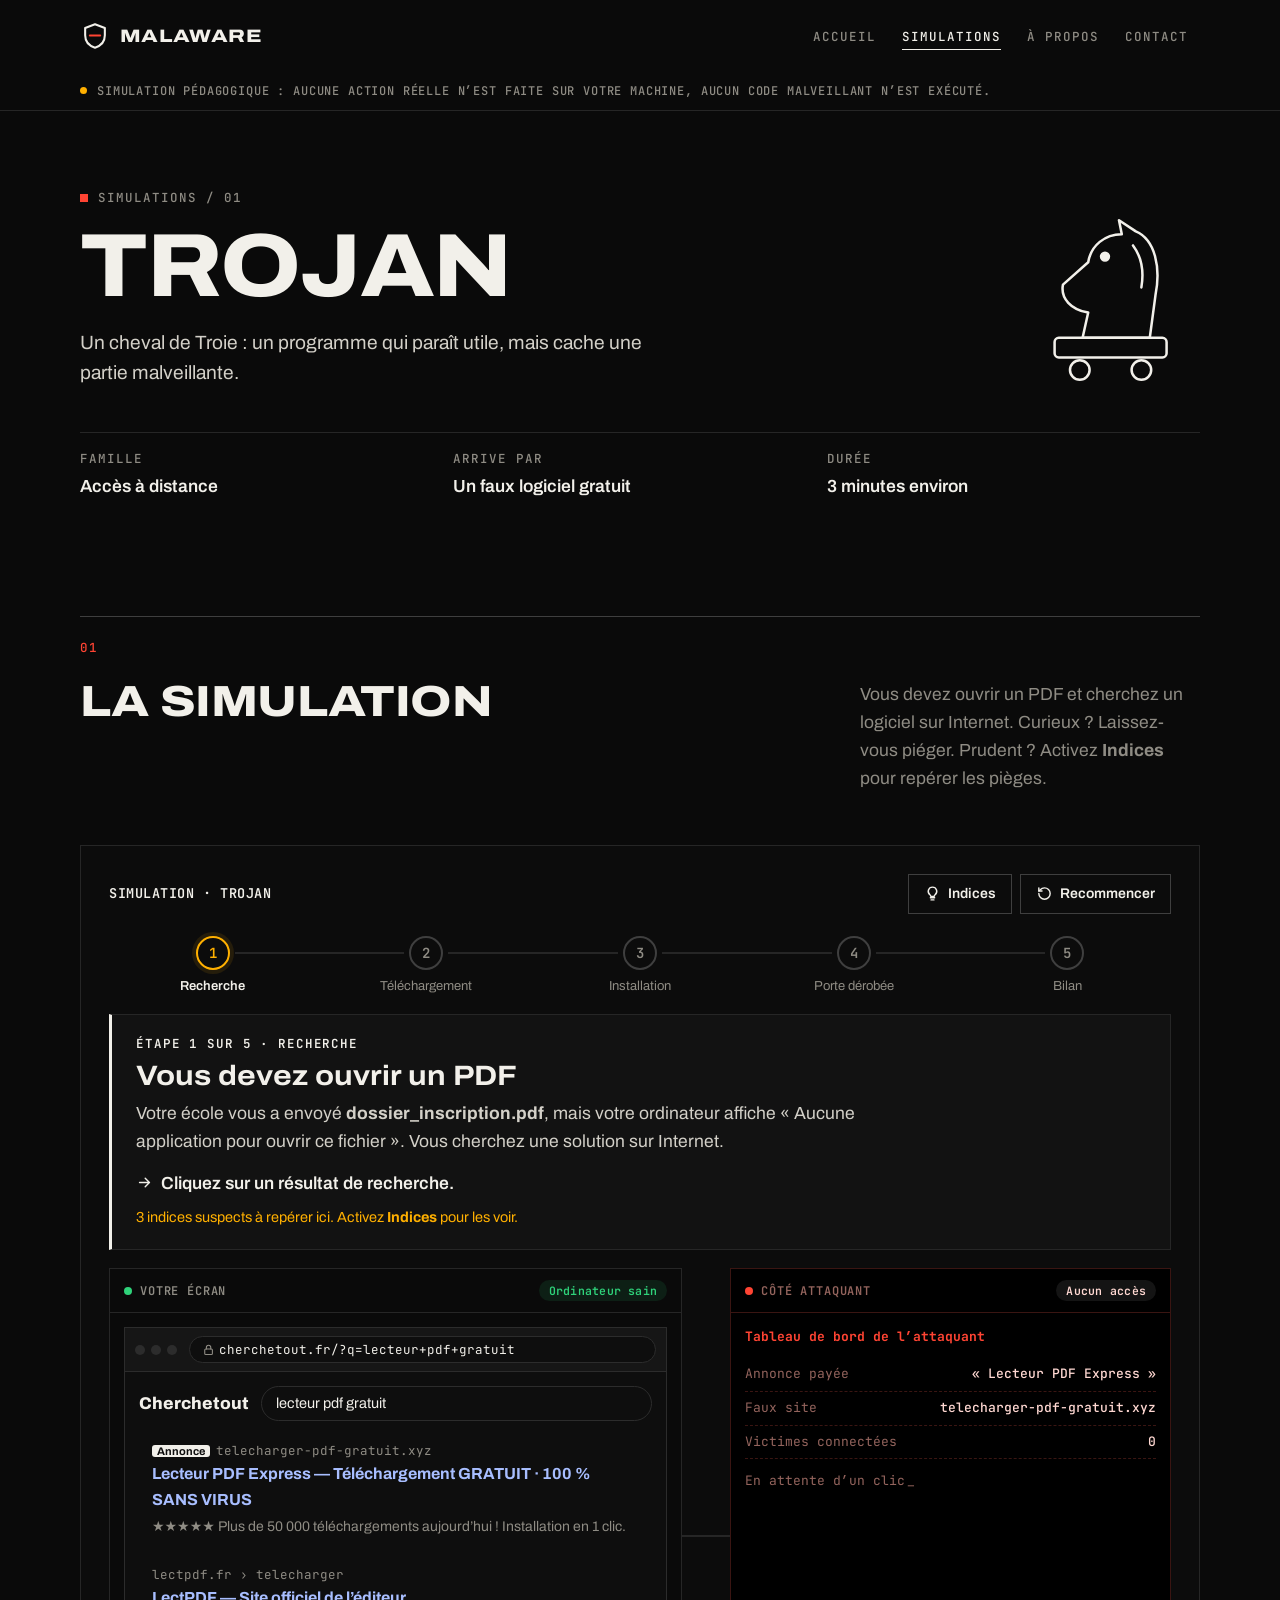
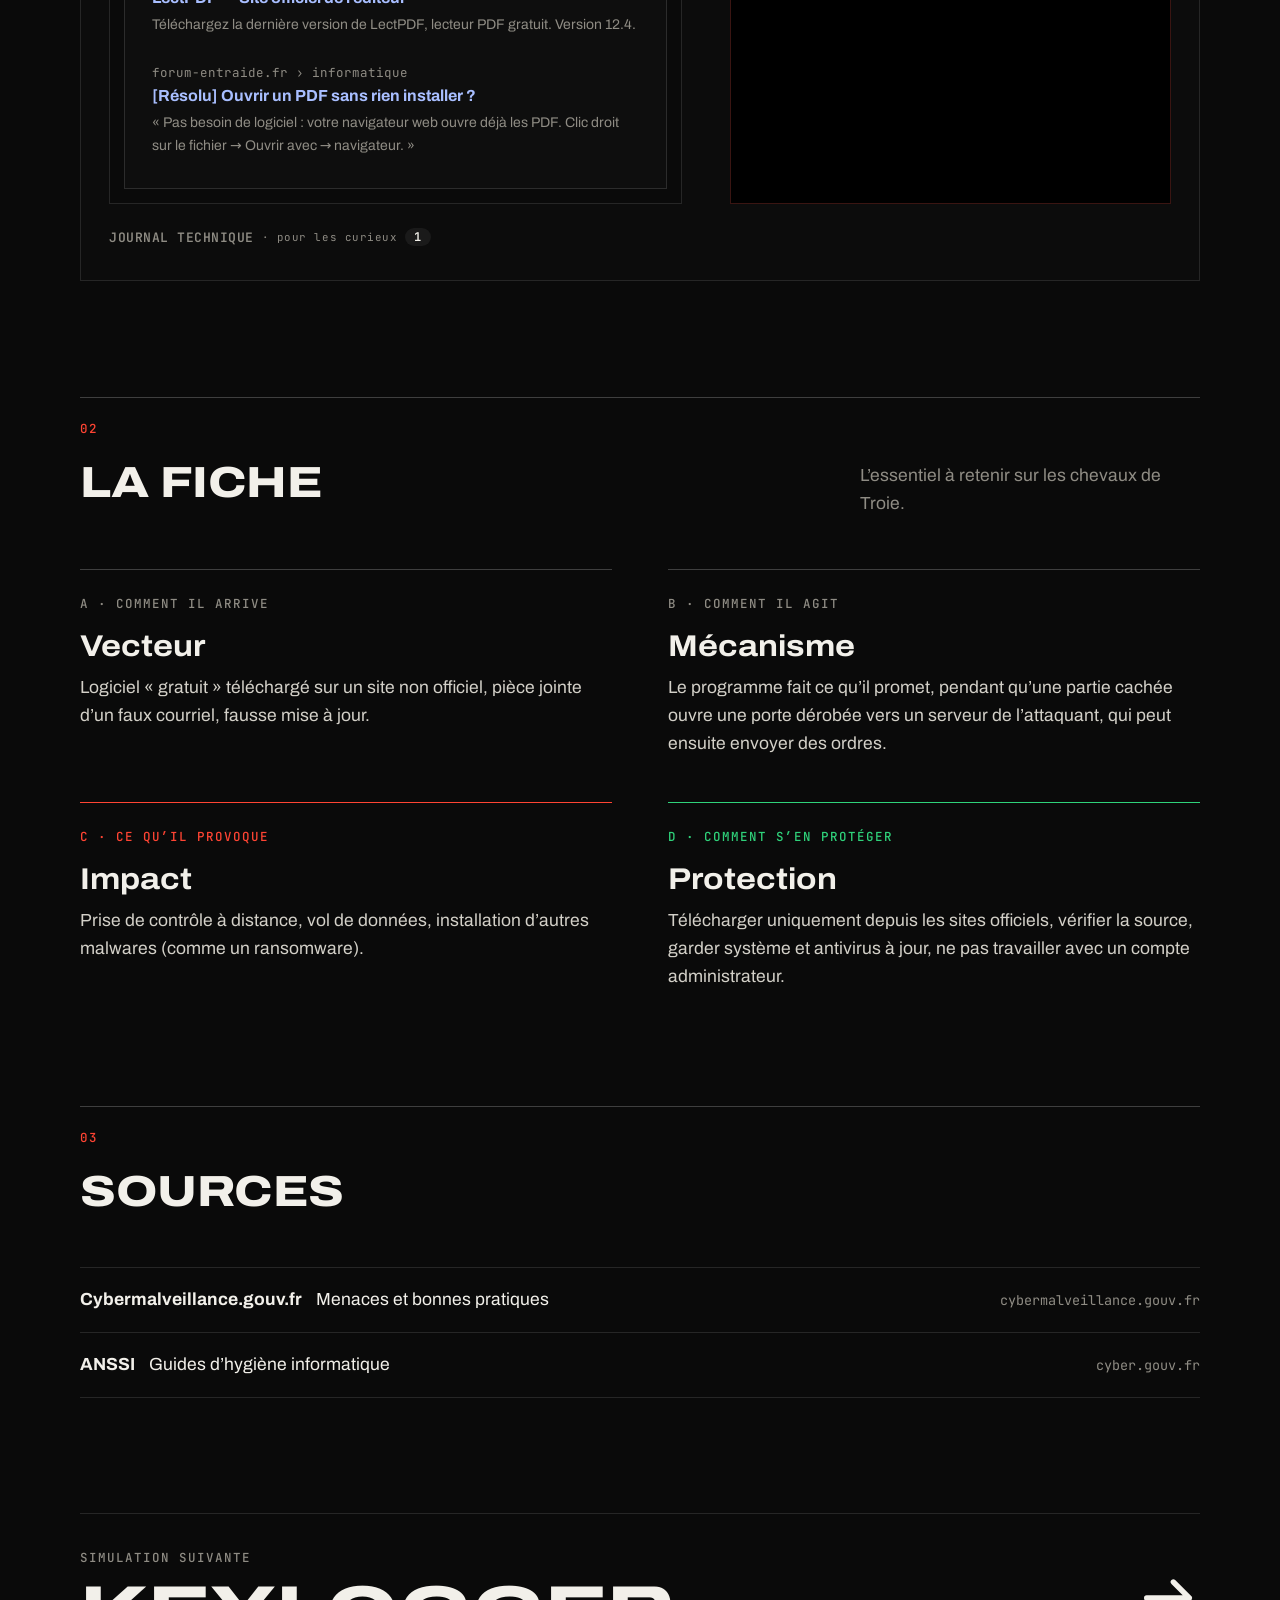
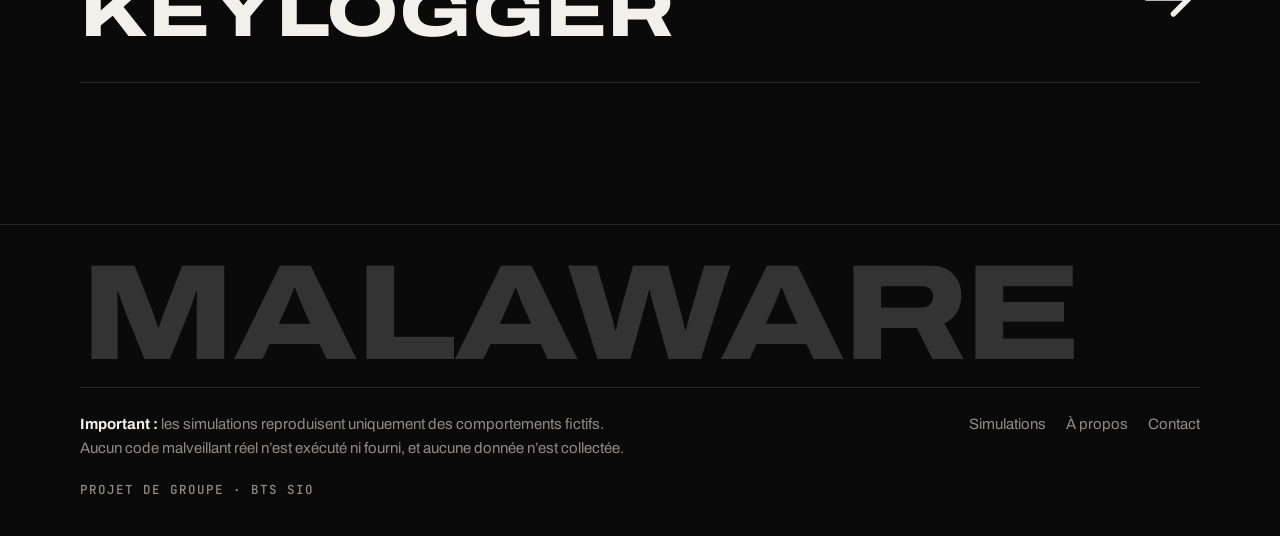
==== trojan.html @ 68024338 "Site MalAware : version actuelle Site statique de prévention (BTS SIO) : trois simulations interacti" ====
<!doctype html>
<html lang="fr">
<head>
  <meta charset="utf-8">
  <meta name="viewport" content="width=device-width, initial-scale=1">
  <title>Trojan · MalAware</title>
  <meta name="description" content="Simulation interactive d’un cheval de Troie : un faux logiciel gratuit ouvre une porte dérobée à l’attaquant.">
  <link rel="stylesheet" href="style/main.css">
  <script>document.documentElement.classList.add("js")</script>
</head>
<body>
<svg class="sprite" aria-hidden="true">
  <symbol id="i-trojan" viewBox="0 0 64 64"><path d="M22 46l2-9c-6-1-10-5-9-10l9-8c1-6 6-10 12-10l-1-5 6 4c7 3 9 13 7 23l-2 15z"/><path d="M40 13c3 4 4 9 3 15"/><rect x="12" y="46" width="40" height="7" rx="1.5"/><circle cx="21" cy="57.5" r="3.5"/><circle cx="43" cy="57.5" r="3.5"/><circle cx="30" cy="17" r="1.4" fill="currentColor"/></symbol>
  <symbol id="i-fleche" viewBox="0 0 24 24"><path d="M4 12h16M14 6l6 6-6 6"/></symbol>
</svg>
<a class="skip" href="#main">Aller au contenu</a>

<header class="site-h">
  <div class="w">
    <a class="logo" href="index.html"><svg viewBox="0 0 32 32" aria-hidden="true"><path d="M16 3.5l10.5 4v7.8c0 6.6-4.4 11.3-10.5 13.2C9.9 26.6 5.5 21.9 5.5 15.3V7.5z"/><path class="logo-s" d="M10.5 15.5h11"/></svg><span>MalAware</span></a>
    <nav aria-label="Navigation principale">
      <a href="index.html">Accueil</a>
      <a href="index.html#catalogue" aria-current="page">Simulations</a>
      <a href="apropos.html">À propos</a>
      <a href="contact.html">Contact</a>
    </nav>
  </div>
</header>
<p class="warn" role="note"><span class="w">Simulation pédagogique : aucune action réelle n’est faite sur votre machine, aucun code malveillant n’est exécuté.</span></p>

<main id="main" data-m="trojan">
  <section class="phead w">
    <div class="phead-in">
      <div>
        <p class="crumb rv"><a href="index.html#catalogue">Simulations</a> / 01</p>
        <h1 class="phead-t"><span class="l"><span>Trojan</span></span></h1>
        <p class="lead rv" style="--i:2">Un cheval de Troie : un programme qui paraît utile, mais cache une partie malveillante.</p>
      </div>
      <svg class="ic phead-ico rv" style="--i:1" aria-hidden="true"><use href="#i-trojan"/></svg>
    </div>
    <dl class="meta rv" style="--i:3">
      <div><dt>Famille</dt><dd>Accès à distance</dd></div>
      <div><dt>Arrive par</dt><dd>Un faux logiciel gratuit</dd></div>
      <div><dt>Durée</dt><dd>3 minutes environ</dd></div>
    </dl>
  </section>

  <section class="sec w" id="demo">
    <header class="sec-h rv">
      <p class="sec-n">01</p>
      <h2>La simulation</h2>
      <p class="sec-d">Vous devez ouvrir un PDF et cherchez un logiciel sur Internet. Curieux ? Laissez-vous piéger. Prudent ? Activez <b>Indices</b> pour repérer les pièges.</p>
    </header>
    <div class="sim rv" data-sim="trojan"><noscript><p>Activez JavaScript pour lancer la simulation.</p></noscript></div>
  </section>

  <section class="sec w" id="info">
    <header class="sec-h rv">
      <p class="sec-n">02</p>
      <h2>La fiche</h2>
      <p class="sec-d">L’essentiel à retenir sur les chevaux de Troie.</p>
    </header>
    <div class="fiche">
      <article class="fi rv" style="--i:0"><p class="fi-k">A · Comment il arrive</p><h3>Vecteur</h3><p>Logiciel « gratuit » téléchargé sur un site non officiel, pièce jointe d’un faux courriel, fausse mise à jour.</p></article>
      <article class="fi rv" style="--i:1"><p class="fi-k">B · Comment il agit</p><h3>Mécanisme</h3><p>Le programme fait ce qu’il promet, pendant qu’une partie cachée ouvre une porte dérobée vers un serveur de l’attaquant, qui peut ensuite envoyer des ordres.</p></article>
      <article class="fi impact rv" style="--i:2"><p class="fi-k">C · Ce qu’il provoque</p><h3>Impact</h3><p>Prise de contrôle à distance, vol de données, installation d’autres malwares (comme un ransomware).</p></article>
      <article class="fi protection rv" style="--i:3"><p class="fi-k">D · Comment s’en protéger</p><h3>Protection</h3><p>Télécharger uniquement depuis les sites officiels, vérifier la source, garder système et antivirus à jour, ne pas travailler avec un compte administrateur.</p></article>
    </div>
  </section>

  <section class="sec w">
    <header class="sec-h rv">
      <p class="sec-n">03</p>
      <h2>Sources</h2>
    </header>
    <ul class="sources rv">
      <li><b>Cybermalveillance.gouv.fr</b> Menaces et bonnes pratiques <span>cybermalveillance.gouv.fr</span></li>
      <li><b>ANSSI</b> Guides d’hygiène informatique <span>cyber.gouv.fr</span></li>
    </ul>
  </section>

  <nav class="suite w rv" aria-label="Simulation suivante">
    <a href="keylogger.html#demo"><span><small>Simulation suivante</small><b>Keylogger</b></span><svg class="ic" aria-hidden="true"><use href="#i-fleche"/></svg></a>
  </nav>
</main>

<footer class="site-f">
  <div class="w">
    <p class="f-giant" aria-hidden="true">MalAware</p>
    <div class="f-row">
      <p><b>Important :</b> les simulations reproduisent uniquement des comportements fictifs. Aucun code malveillant réel n’est exécuté ni fourni, et aucune donnée n’est collectée.</p>
      <nav aria-label="Pied de page"><a href="index.html#catalogue">Simulations</a><a href="apropos.html">À propos</a><a href="contact.html">Contact</a></nav>
    </div>
    <p class="f-small">Projet de groupe · BTS SIO</p>
  </div>
</footer>
<script src="js/main.js"></script>
<script src="js/sim-trojan.js"></script>
</body>
</html>
---- style/main.css ----
/* =====================================================================
   MalAware · style/main.css
   ---------------------------------------------------------------------
   Direction artistique « Dossier » : noir profond, blanc cassé, une seule
   couleur d’alerte (rouge). Titres larges en capitales, étiquettes en
   police technique, filets fins, angles vifs.

   Mouvement : un seul langage, simple et lisible. Chaque élément apparaît
   par un fondu avec une légère montée, l’un après l’autre. Rien ne
   clignote. Seul le bandeau blanc défile en continu.

   Polices (hébergées dans fonts/, licence libre) :
     Archivo (titres, texte) · JetBrains Mono (étiquettes)

   Sommaire
     1. Polices et variables      6. Pages des malwares
     2. Base                      7. Pied de page
     3. En-tête                   8. Apparitions au défilement
     4. Boutons, textes           9. Simulations (moteur)
     5. Accueil                  10. Écrans factices et console
   ===================================================================== */

/* ---------------------------------------------------------------------
   1. Polices et variables
   --------------------------------------------------------------------- */
@font-face {
  font-family: "Archivo";
  src: url("../fonts/archivo-var.woff2") format("woff2");
  font-weight: 100 900;
  font-stretch: 62% 125%;
  font-display: swap;
}

@font-face {
  font-family: "JetBrains Mono";
  src: url("../fonts/jetbrains-mono-var.woff2") format("woff2");
  font-weight: 100 800;
  font-display: swap;
}

:root {
  color-scheme: dark;
  /* Couleurs */
  --bg: #0a0a0a;
  --bg-alt: #111;
  --surface-2: #1a1a1a;
  --line: #262626;
  --line-2: #3f3f3f;
  --text: #f2f0ea;
  --text-2: #d3d0c8;
  --muted: #8f8c84;
  --danger: #ff4433;
  --warn: #ffb000;
  --ok: #2fd27a;
  --danger-soft: rgba(255, 68, 51, .12);
  --warn-soft: rgba(255, 176, 0, .1);
  --ok-soft: rgba(47, 210, 122, .1);
  --m: var(--text);
  /* Polices */
  --font-d: "Archivo", "Arial Narrow", system-ui, sans-serif;
  --font-b: "Archivo", system-ui, sans-serif;
  --font-m: "JetBrains Mono", ui-monospace, Consolas, monospace;
  /* Arrondis (quasi aucun : style « dossier ») */
  --r: 0;
  --r-sm: 2px;
  /* Mouvement */
  --ease: cubic-bezier(.16, 1, .3, 1);
  --rv-y: 18px;
  --rv-dur: .9s;
  --rv-gap: 80ms;
  /* Écrans factices des simulations */
  --scr-bg: #0e0e0e;
  --scr-bar: #161616;
  --scr-line: #2c2c2c;
  --ui-link: #a8beff;
  --paper: #ecebe6;
  --paper-ink: #151515;
  --paper-line: #c7c4bb;
  /* Console de l’attaquant */
  --atk-bg: #000;
  --atk-line: #3a1512;
  --atk-text: #ffd8d2;
  --atk-dim: #94645d;
  --atk-head: #ff4433;
  --atk-out: rgba(255, 255, 255, .02);
  /* Indices */
  --ind-bg: rgba(255, 176, 0, .08);
  --ind-text: #ffd27a;
}

/* ---------------------------------------------------------------------
   2. Base
   --------------------------------------------------------------------- */
*,
*::before,
*::after { box-sizing: border-box }

html { scroll-behavior: smooth; -webkit-text-size-adjust: 100% }

body {
  margin: 0;
  background: var(--bg);
  color: var(--text);
  font: 400 17.5px/1.6 var(--font-b);
  -webkit-font-smoothing: antialiased;
  overflow-x: hidden;
}

h1, h2, h3, h4 { margin: 0; font-family: var(--font-d); line-height: 1.08 }
h1, h2 { font-weight: 800; font-stretch: 118%; text-transform: uppercase }
h2 { font-size: clamp(28px, 3.4vw, 44px); letter-spacing: -.01em }
h3 { font-size: 22px; font-weight: 700; font-stretch: 112%; line-height: 1.2 }
p { margin: 0 0 1em }
a { color: inherit; text-decoration-thickness: 1px; text-underline-offset: .22em }
b, strong { font-weight: 700 }
::selection { background: var(--text); color: var(--bg) }
:focus-visible { outline: 3px solid var(--text); outline-offset: 3px }
[hidden] { display: none !important }

.w { width: 100%; max-width: 1200px; margin: 0 auto; padding: 0 clamp(18px, 4vw, 40px) }
.mono, code, kbd { font-family: var(--font-m) }
.sr { position: absolute; width: 1px; height: 1px; overflow: hidden; clip: rect(0 0 0 0); white-space: nowrap }
.sprite { position: absolute; width: 0; height: 0; overflow: hidden }

.skip { position: absolute; left: -9999px; z-index: 99 }
.skip:focus { left: 12px; top: 12px; padding: 10px 14px; background: var(--text); color: var(--bg) }

/* Icônes dessinées (pas d’emoji) */
:where(svg.ic) { width: 1em; height: 1em; flex: none; fill: none; stroke: currentColor; stroke-width: 2; stroke-linecap: round; stroke-linejoin: round }
.i { display: inline-block; flex: none; width: 1.05em; height: 1.05em; vertical-align: -.17em; fill: none; stroke: currentColor; stroke-width: 2; stroke-linecap: round; stroke-linejoin: round }

/* Petite étiquette technique (police à chasse fixe, capitales) */
.kicker,
.crumb,
.sec-n,
.plate-k,
.plate-f,
.mc-n,
.mc-fam,
.duo-k,
.meta dt,
.fi-k,
.suite small,
.member dt,
.f-small { font-family: var(--font-m); font-weight: 500; font-size: 12.5px; letter-spacing: .08em; text-transform: uppercase }

/* ---------------------------------------------------------------------
   3. En-tête
   --------------------------------------------------------------------- */
.site-h {
  position: sticky;
  top: 0;
  z-index: 30;
  background: var(--bg);
  border-bottom: 1px solid transparent;
  transition: border-color .3s;
}

.site-h.scrolled { border-bottom-color: var(--line) }

.site-h .w {
  display: flex;
  flex-wrap: wrap;
  align-items: center;
  justify-content: space-between;
  gap: 8px 24px;
  min-height: 72px;
  padding-block: 10px;
}

.logo { display: inline-flex; align-items: center; gap: 10px; color: var(--text); text-decoration: none }
.logo span { font: 800 18px/1 var(--font-d); font-stretch: 125%; letter-spacing: .02em; text-transform: uppercase }
.logo svg { width: 30px; height: 30px; fill: none; stroke: currentColor; stroke-width: 2.2; stroke-linecap: round; stroke-linejoin: round; overflow: visible }
.logo-s { stroke: var(--danger); transition: transform .5s var(--ease) }
.logo:hover .logo-s { transform: translateY(-4px) }

.site-h nav { display: flex; flex-wrap: wrap; gap: 2px }
.site-h nav a { position: relative; padding: 10px 12px; color: var(--muted); font: 500 12.5px var(--font-m); letter-spacing: .08em; text-transform: uppercase; text-decoration: none; transition: color .2s }
.site-h nav a::after { content: ""; position: absolute; left: 12px; right: 12px; bottom: 5px; height: 1px; background: currentColor; transform: scaleX(0); transform-origin: right; transition: transform .45s var(--ease) }
.site-h nav a:hover,
.site-h nav a[aria-current] { color: var(--text) }
.site-h nav a:hover::after,
.site-h nav a[aria-current]::after { transform: scaleX(1); transform-origin: left }

.warn { margin: 0; padding: 10px 0; border-bottom: 1px solid var(--line); color: var(--muted); font: 500 12px/1.4 var(--font-m); letter-spacing: .07em; text-transform: uppercase }
.warn .w { display: block }
.warn .w::before { content: ""; display: inline-block; width: 7px; height: 7px; margin-right: 10px; border-radius: 50%; background: var(--warn); vertical-align: 1px }

/* ---------------------------------------------------------------------
   4. Boutons et textes
   --------------------------------------------------------------------- */
.kicker { margin: 0 0 22px; color: var(--muted) }
.lead { max-width: 52ch; color: var(--text-2); font-size: clamp(18px, 1.5vw, 21px); line-height: 1.55 }

/* Bouton : un aplat balaie le fond au survol */
.btn {
  position: relative;
  isolation: isolate;
  overflow: hidden;
  display: inline-flex;
  align-items: center;
  gap: 10px;
  min-height: 54px;
  padding: 14px 26px;
  border: 1px solid var(--text);
  background: var(--text);
  color: var(--bg);
  font: 600 13.5px/1.2 var(--font-m);
  letter-spacing: .08em;
  text-transform: uppercase;
  text-decoration: none;
  cursor: pointer;
  transition: color .35s var(--ease), border-color .35s;
}

.btn::before { content: ""; position: absolute; inset: 0; z-index: -1; background: var(--bg); transform: scaleX(0); transform-origin: right; transition: transform .55s var(--ease) }
.btn:hover::before { transform: scaleX(1); transform-origin: left }
.btn:hover { color: var(--text) }
.btn.s { border-color: var(--line-2); background: transparent; color: var(--text) }
.btn.s::before { background: var(--text) }
.btn.s:hover { border-color: var(--text); color: var(--bg) }
.btn .ic { width: 18px; height: 18px; transition: transform .35s var(--ease) }
.btn:hover .ic { transform: translateX(4px) }
.btn:disabled { opacity: .45; cursor: not-allowed }
.cta { display: flex; flex-wrap: wrap; gap: 12px; margin-top: 34px }

/* ---------------------------------------------------------------------
   5. Accueil
   --------------------------------------------------------------------- */
.hero { padding: clamp(40px, 7vw, 100px) 0 clamp(56px, 8vw, 110px) }
.hero-in { display: grid; gap: 56px; align-items: center }
.hero .kicker::before { content: ""; display: inline-block; width: 8px; height: 8px; margin-right: 10px; background: var(--danger) }

.hero-t,
.phead-t { letter-spacing: -.015em; line-height: .9; font-stretch: 112% }
.hero-t { margin: 0 0 30px; font-size: clamp(30px, 9.4vw, 106px); line-height: .96 }
.hero-t .l,
.phead-t .l { display: block; width: fit-content; white-space: nowrap }
.hero-t .l > span,
.phead-t .l > span { display: block }

@media (min-width: 980px) {
  .hero-in { grid-template-columns: minmax(0, 1.1fr) minmax(0, .9fr); grid-template-areas: "k k" "t t" "l a" "c a"; gap: 0 72px; align-items: start }
  .hero-txt { display: contents }
  .hero .kicker { grid-area: k }
  .hero-t { grid-area: t; margin-bottom: 48px }
  .hero-t .l-b { margin-left: clamp(0px, 7vw, 120px) }
  .hero .lead { grid-area: l; margin: 0 }
  .hero .cta { grid-area: c; align-self: start }
  .hero-art { grid-area: a; min-height: 340px }
}

/* Illustration : trois dossiers en escalier, un par malware, sans
   chevauchement pour que tout reste lisible. Ils suivent légèrement
   la souris (variables --mx et --my, voir main.js). */
.hero-art { --mx: 0; --my: 0; position: relative; min-height: 330px }

.plate {
  --p: 10px;
  position: absolute;
  display: flex;
  flex-direction: column;
  justify-content: space-between;
  width: 32.5%;
  aspect-ratio: 4 / 5;
  padding: 16px;
  border: 1px solid var(--line-2);
  background: #0f0f0f;
  box-shadow: 0 24px 50px rgba(0, 0, 0, .6);
  transform: translate(calc(var(--mx) * var(--p)), calc(var(--my) * var(--p)));
  transition: transform .9s var(--ease), translate .7s var(--ease);
}

.plate:nth-child(1) { left: 0; top: 0; --p: 8px }
.plate:nth-child(2) { left: 33.75%; top: 12%; --p: 14px }
.plate:nth-child(3) { left: 67.5%; top: 24%; --p: 20px }
.plate-k,
.plate-f { font-size: 11px; letter-spacing: .06em }
.plate-k { padding-bottom: 10px; border-bottom: 1px solid var(--line-2) }
.plate-f { color: var(--muted) }
.plate:nth-child(3) .plate-k { color: var(--danger) }
.plate .ic { align-self: center; width: 50%; height: auto; aspect-ratio: 1; margin-block: auto; stroke-width: 1.2 }
.hero-art:hover .plate:nth-child(1) { translate: -12px -6px }
.hero-art:hover .plate:nth-child(3) { translate: 12px 6px }

@media (max-width: 600px) {
  .hero-art { min-height: 220px }
  .plate { padding: 9px }
  .plate-k { font-size: 9.5px; letter-spacing: .04em }
  .plate-f { display: none }
}

/* Bandeau défilant, blanc sur noir (il ne s’arrête pas au survol) */
.ticker { overflow: hidden; background: var(--text); color: var(--bg) }
.tk { display: flex; width: max-content; animation: defile 50s linear infinite }
.tk span { display: inline-flex; align-items: center; gap: 30px; padding: 15px 0 15px 30px; font: 600 14.5px var(--font-m); letter-spacing: .05em; text-transform: uppercase; white-space: nowrap }
.tk span::after { content: ""; width: 8px; height: 8px; border-radius: 50%; background: var(--danger) }

@keyframes defile { to { transform: translateX(-50%) } }

/* Sections : un filet, le numéro au-dessus du titre, le texte à droite */
.sec { padding-top: clamp(72px, 9vw, 130px) }
.sec-h { position: relative; display: grid; gap: 14px 48px; align-items: start; margin-bottom: clamp(30px, 4vw, 52px); padding-top: 22px }
.sec-h::before { content: ""; position: absolute; top: 0; left: 0; right: 0; height: 1px; background: var(--line-2); transform-origin: left }

@media (min-width: 860px) {
  .sec-h { grid-template-columns: minmax(0, 1fr) minmax(0, 340px) }
  .sec-n { grid-column: 1 / -1 }
}

.sec-n { margin: 0 0 6px; color: var(--danger) }
.sec-d { margin: 0; padding-top: .2em; color: var(--muted) }

/* Cartes du catalogue : une bande continue, inversion noir/blanc au survol */
.cards { display: grid }

@media (min-width: 860px) {
  .cards { grid-template-columns: repeat(3, minmax(0, 1fr)) }
  .mcard { min-height: 460px }
  .mcard + .mcard { margin-left: -1px }
}

@media (max-width: 859px) {
  .mcard + .mcard { margin-top: -1px }
}

.mcard {
  position: relative;
  isolation: isolate;
  overflow: hidden;
  display: flex;
  flex-direction: column;
  padding: 28px;
  border: 1px solid var(--line);
  color: var(--text);
  text-decoration: none;
  transition: color .45s var(--ease);
}

.mcard::before { content: ""; position: absolute; inset: 0; z-index: -1; background: var(--text); transform: scaleY(0); transform-origin: bottom; transition: transform .6s var(--ease) }
.mcard:hover::before,
.mcard:focus-visible::before { transform: scaleY(1) }
.mcard:hover,
.mcard:focus-visible { color: var(--bg) }
.mc-n,
.mc-fam,
.mcard p { color: var(--muted); transition: color .45s var(--ease) }
.mcard:hover :is(.mc-n, .mc-fam, p),
.mcard:focus-visible :is(.mc-n, .mc-fam, p) { color: #4a4844 }
.mc-ico { width: 84px; height: 84px; margin: 36px 0 44px; stroke-width: 1.1 }
.mcard h3 { margin: 8px 0 12px; font-size: clamp(26px, 2.5vw, 34px); font-weight: 800; font-stretch: 125%; text-transform: uppercase }
.mcard p { margin: 0 0 28px }
.mc-go { display: inline-flex; align-items: center; gap: 10px; margin-top: auto; font-weight: 600 }
.mc-go .ic { width: 18px; height: 18px; transition: transform .35s var(--ease) }
.mcard:hover .mc-go .ic { transform: translateX(6px) }

/* Étapes « Comment ça marche » : grands chiffres fins */
.how { display: grid; gap: 40px; margin: 0; padding: 0; list-style: none }

@media (min-width: 860px) {
  .how { grid-template-columns: repeat(3, minmax(0, 1fr)) }
}

.how li { padding-top: 26px; border-top: 1px solid var(--line-2) }
.how-n { display: block; margin-bottom: 30px; font: 200 72px/1 var(--font-d); font-stretch: 125% }
.how h3 { margin-bottom: 10px }
.how p { margin: 0; color: var(--muted) }

/* Deux façons de jouer : une carte blanche, une carte noire */
.duo { display: grid }

@media (min-width: 860px) {
  .duo { grid-template-columns: 1fr 1fr }
}

.duo-c { min-height: 360px; padding: clamp(26px, 3.4vw, 44px); border: 1px solid var(--line) }
.duo-c.curieux { border-color: var(--text); background: var(--text); color: var(--bg) }
.duo-ico { width: 40px; height: 40px; margin-bottom: 40px; stroke-width: 1.6 }
.duo-k { margin-bottom: 10px; color: var(--muted) }
.duo-c h3 { margin-bottom: 14px; font-size: clamp(28px, 2.8vw, 38px) }
.duo-c p:last-child { margin: 0; color: var(--text-2) }
.duo-c.curieux .duo-k,
.duo-c.curieux p:last-child { color: #3a3833 }
.note { margin: 26px 0 0; color: var(--muted); font-size: 15px }

/* ---------------------------------------------------------------------
   6. Pages des malwares, À propos, Contact
   --------------------------------------------------------------------- */
.phead { padding-top: clamp(40px, 6vw, 84px) }
.phead-in { display: grid; gap: 24px 40px; align-items: end }

@media (min-width: 860px) {
  .phead-in { grid-template-columns: minmax(0, 1fr) auto }
}

.crumb { margin-bottom: 18px; color: var(--muted) }
.crumb::before { content: ""; display: inline-block; width: 8px; height: 8px; margin-right: 10px; background: var(--danger) }
.crumb a { color: var(--muted); text-decoration: none }
.crumb a:hover { color: var(--text) }
.phead-t { margin-bottom: 22px; font-size: clamp(32px, 7vw, 94px) }
.phead .lead { margin: 0 }
.phead-ico { width: clamp(110px, 14vw, 180px); height: auto; aspect-ratio: 1; color: var(--m); stroke-width: .9 }

@media (max-width: 859px) {
  .phead-ico { order: -1; width: 84px }
  .site-h nav a { padding: 6px 8px }
}

.meta { display: grid; grid-template-columns: repeat(auto-fit, minmax(190px, 1fr)); margin: 44px 0 0; border-top: 1px solid var(--line) }
.meta div { padding: 16px 20px 0 0 }
.meta dt { color: var(--muted) }
.meta dd { margin: 4px 0 0; font-weight: 600 }

/* Fiche : quatre blocs séparés par un filet */
.fiche { display: grid; gap: 44px 56px }

@media (min-width: 760px) {
  .fiche { grid-template-columns: 1fr 1fr }
}

.fi { --c: var(--line-2); padding-top: 24px; border-top: 1px solid var(--c) }
.fi.impact { --c: var(--danger) }
.fi.protection { --c: var(--ok) }
.fi-k { margin-bottom: 14px; color: var(--muted) }
.fi.impact .fi-k,
.fi.protection .fi-k { color: var(--c) }
.fi h3 { margin-bottom: 10px; font-size: 30px }
.fi p:last-child { margin: 0; color: var(--text-2) }

.sources { margin: 0; padding: 0; list-style: none; border-top: 1px solid var(--line) }
.sources li { display: flex; flex-wrap: wrap; align-items: baseline; gap: 4px 14px; padding: 18px 0; border-bottom: 1px solid var(--line) }
.sources li span { margin-left: auto; color: var(--muted); font: 13.5px var(--font-m) }

/* Lien vers la simulation suivante */
.suite { padding-top: clamp(72px, 9vw, 130px) }
.suite a { display: flex; justify-content: space-between; align-items: center; gap: 20px; padding: 34px 0; border-block: 1px solid var(--line); text-decoration: none }
.suite small { display: block; margin-bottom: 8px; color: var(--muted); transition: color .3s }
.suite b { display: block; font: 800 clamp(36px, 6vw, 72px)/1 var(--font-d); font-stretch: 125%; text-transform: uppercase }
.suite .ic { width: clamp(36px, 5vw, 64px); height: auto; aspect-ratio: 1; transition: transform .45s var(--ease) }
.suite a:hover small { color: var(--text) }
.suite a:hover .ic { transform: translateX(10px) }

.team { display: grid; gap: 18px }

@media (min-width: 760px) {
  .team { grid-template-columns: repeat(3, minmax(0, 1fr)) }
}

.member { padding: 28px; border: 1px solid var(--line) }
.av { display: grid; place-items: center; width: 68px; height: 68px; margin-bottom: 26px; border-radius: 50%; background: var(--m); color: var(--bg); font: 800 28px var(--font-d) }
.member h3 { margin-bottom: 14px; font-size: 28px }
.member dl { display: grid; grid-template-columns: auto 1fr; gap: 6px 14px; margin: 0 }
.member dt { color: var(--muted); line-height: 1.9 }
.member dd { margin: 0 }

/* ---------------------------------------------------------------------
   7. Pied de page
   --------------------------------------------------------------------- */
.site-f { margin-top: clamp(90px, 11vw, 150px); padding: 0 0 36px; border-top: 1px solid var(--line); color: var(--muted); font-size: 15px; overflow: hidden }
/* Nom géant : plus visible, un trait de lumière le balaie quand il
   apparaît (une seule fois) et de nouveau au survol */
.f-giant {
  margin: 0;
  padding: 28px 0 12px;
  color: #333;
  font: 800 clamp(34px, 10.6vw, 142px)/.9 var(--font-d);
  font-stretch: 125%;
  letter-spacing: -.03em;
  text-transform: uppercase;
  white-space: nowrap;
  background: linear-gradient(100deg, #333 0 44%, var(--text) 50%, #333 56% 100%) 0 0 / 250% 100% no-repeat;
  -webkit-background-clip: text;
  background-clip: text;
  -webkit-text-fill-color: transparent;
  transition: background-position 1.4s var(--ease);
}

.f-giant:hover { background-position: 100% 0 }
.js .f-giant:not(.vu) { opacity: 0 }
.js .f-giant.vu { animation: geant-in 1s var(--ease) backwards, balayage 2.2s var(--ease) .3s backwards }

@keyframes geant-in { from { opacity: 0; transform: translateY(30px) } }
@keyframes balayage { from { background-position: 100% 0 } }
.f-row { display: grid; gap: 18px 40px; padding-top: 24px; border-top: 1px solid var(--line) }

@media (min-width: 860px) {
  .f-row { grid-template-columns: minmax(0, 1fr) auto }
}

.f-row p { max-width: 62ch; margin: 0 }
.site-f b { color: var(--text) }
.site-f nav { display: flex; flex-wrap: wrap; gap: 4px 20px }
.site-f nav a { color: var(--muted); text-decoration: none }
.site-f nav a:hover { color: var(--text) }
.f-small { margin: 20px 0 0 }

/* ---------------------------------------------------------------------
   8. Apparitions
   Un seul mouvement pour tout le site : fondu + légère montée.
   Les éléments .rv apparaissent quand ils entrent à l’écran (main.js leur
   ajoute .vu) ; --i règle l’ordre d’apparition dans un même groupe.
   Rien n’est masqué si JavaScript ne fonctionne pas (classe .js).
   --------------------------------------------------------------------- */
.js .rv:not(.vu) { opacity: 0 }
.js .rv.vu { animation: rv-in var(--rv-dur) var(--ease) backwards; animation-delay: calc(var(--i, 0) * var(--rv-gap)) }

/* Grands titres : les lignes arrivent l’une après l’autre au chargement */
.js .hero-t .l,
.js .phead-t .l { animation: rv-in 1s var(--ease) backwards; animation-delay: calc(var(--i, 0) * 90ms + 60ms) }

/* Dossiers de l’accueil : juste après le titre */
.js .plate { animation: rv-in 1s var(--ease) backwards; animation-delay: calc(var(--i) * 120ms + 400ms) }

/* Filet des sections : il se trace de gauche à droite */
.js .sec-h.vu::before { animation: trace 1.2s var(--ease) backwards }

@keyframes rv-in { from { opacity: 0; transform: translateY(var(--rv-y)) } }
@keyframes trace { from { transform: scaleX(0) } }

/* =====================================================================
   9. Simulations (moteur dans js/main.js)
   ===================================================================== */
.sim { position: relative; padding: clamp(14px, 2.4vw, 28px); border: 1px solid var(--line); background: #0c0c0c }
.sim-top { display: flex; flex-wrap: wrap; justify-content: space-between; align-items: center; gap: 10px; margin-bottom: 22px }
.sim-top .mono { font-size: 13.5px; font-weight: 600; letter-spacing: .04em; text-transform: uppercase }
.tools { display: flex; flex-wrap: wrap; gap: 8px }

.tool {
  display: inline-flex;
  align-items: center;
  gap: 7px;
  min-height: 40px;
  padding: 7px 15px;
  border: 1px solid var(--line-2);
  background: transparent;
  color: var(--text);
  font: 600 14px var(--font-b);
  cursor: pointer;
  transition: background .2s, color .2s, border-color .2s;
}

.tool:hover { border-color: var(--text) }
.tool[aria-pressed=true] { border-color: var(--warn); background: var(--warn); color: var(--bg) }
.tool svg,
.consigne svg { width: 17px; height: 17px; flex: none; fill: none; stroke: currentColor; stroke-width: 2; stroke-linecap: round; stroke-linejoin: round }

/* --- Frise des étapes --- */
.track { display: grid; grid-template-columns: repeat(5, 1fr); gap: 6px; margin: 0 0 20px; padding: 0; list-style: none }
.track li { position: relative; display: flex; flex-direction: column; align-items: center; gap: 8px; color: var(--muted); font-size: 13px; line-height: 1.25; text-align: center }

.track li:not(:last-child)::after {
  content: "";
  position: absolute;
  top: 16px;
  left: calc(50% + 22px);
  width: calc(100% - 38px);
  height: 2px;
  background: linear-gradient(var(--text), var(--text)) left / 0% 100% no-repeat, var(--line);
}

.track li.done::after { background-size: 100% 100%, auto }
.track li.new::after { animation: remplir .8s var(--ease) both }
.track .n { position: relative; z-index: 1; display: grid; place-items: center; width: 34px; height: 34px; border: 2px solid var(--line-2); border-radius: 50%; background: #0c0c0c; font: 600 14px var(--font-m) }
.track .done .n { border-color: var(--text); background: var(--text); color: var(--bg) }
.track .new .n,
.track .fin .n { animation: coche .5s var(--ease) both }
.track .now,
.track .fin { color: var(--text); font-weight: 600 }
.track .now .n { border-color: var(--warn); color: var(--warn); box-shadow: 0 0 0 4px var(--warn-soft) }
.track .skip .n { border-style: dashed; border-color: var(--ok); color: var(--ok) }
.track .skip .l { text-decoration: line-through }
.track .fin.ok .n { border-color: var(--ok); background: var(--ok); color: var(--bg) }
.track .fin.danger .n { border-color: var(--danger); background: var(--danger); color: var(--bg) }

@keyframes remplir { from { background-size: 0% 100%, auto } to { background-size: 100% 100%, auto } }
@keyframes coche { from { opacity: 0; transform: scale(.7) } }

@media (max-width: 560px) {
  .track .l { display: none }
  .track .now .l,
  .track .fin .l { display: block; white-space: nowrap }
}

/* --- Bandeau d’explication --- */
.narr {
  --tone: var(--text);
  position: relative;
  margin-bottom: 18px;
  padding: 20px 24px;
  border: 1px solid var(--line);
  border-left: 3px solid var(--tone);
  background: #121212;
  outline: none;
}

.narr.alerte { --tone: var(--warn) }
.narr.danger { --tone: var(--danger) }
.narr.ok { --tone: var(--ok) }
.narr:focus-visible { outline: 3px solid var(--text); outline-offset: 3px }
.narr-k { margin: 0 0 8px; color: var(--tone); font: 600 12.5px var(--font-m); letter-spacing: .07em; text-transform: uppercase }
.narr h3 { margin: 0 0 8px; font-size: clamp(22px, 2.3vw, 28px); line-height: 1.15 }
.narr-t { max-width: 72ch; color: var(--text-2) }
.narr-t p { margin: .35em 0 }
.consigne { display: flex; align-items: flex-start; gap: 8px; margin: 14px 0 0; font-weight: 600 }
.consigne svg { margin-top: 4px }
.ind-n { margin: 8px 0 0; color: var(--warn); font-size: 14.5px }
.choix { display: flex; flex-wrap: wrap; gap: 10px; margin-top: 18px }
.choix .btn { min-height: 48px; padding: 10px 20px; font-size: 12.5px }

/* --- Les deux écrans --- */
.split { display: grid }

@media (min-width: 980px) {
  .split { grid-template-columns: minmax(0, 1.3fr) 48px minmax(0, 1fr) }
}

.pane { display: flex; flex-direction: column; min-width: 0; overflow: hidden; border: 1px solid var(--line); background: var(--bg) }
.pane.eux { border-color: var(--atk-line); background: var(--atk-bg); color: var(--atk-text) }
.pane-h { display: flex; flex-wrap: wrap; justify-content: space-between; align-items: center; gap: 6px 10px; padding: 11px 14px; border-bottom: 1px solid var(--line); color: var(--muted); font: 600 12px var(--font-m); letter-spacing: .07em; text-transform: uppercase }
.pane.eux .pane-h { border-color: var(--atk-line); color: var(--atk-dim) }
.pane-h > span:first-child { display: flex; align-items: center; gap: 8px }
.pane-h i { width: 8px; height: 8px; border-radius: 50%; background: var(--ok) }
.pane.eux .pane-h i { background: var(--atk-head) }
.pane-st { padding: 3px 10px; border-radius: 999px; background: var(--surface-2); color: var(--text); font-size: 11.5px; font-weight: 600; letter-spacing: .02em; text-transform: none }
.pane.eux .pane-st { background: rgba(255, 255, 255, .08); color: var(--atk-text) }
.pane-st.ok,
.pane.eux .pane-st.ok { background: var(--ok-soft); color: var(--ok) }
.pane-st.alerte,
.pane.eux .pane-st.alerte { background: var(--warn-soft); color: var(--warn) }
.pane-st.danger,
.pane.eux .pane-st.danger { background: var(--danger-soft); color: var(--danger) }
.pane-b { flex: 1; min-height: 320px; padding: 14px }

/* Flux de données entre les deux écrans : des points glissent d’un écran à l’autre */
.flux { position: relative; height: 40px }
.flux::before { content: ""; position: absolute; top: 0; bottom: 0; left: 50%; width: 2px; margin-left: -1px; background: var(--line) }
.flux i { position: absolute; top: 0; left: calc(50% - 4px); width: 8px; height: 8px; border-radius: 50%; background: var(--danger); opacity: 0 }
.flux.on i { animation: flyv 1.8s var(--ease) infinite }
.flux.on i:nth-child(2) { animation-delay: .6s }
.flux.on i:nth-child(3) { animation-delay: 1.2s }
.flux.rev i { animation-direction: reverse }
.flux.cut::before { background: repeating-linear-gradient(180deg, var(--ok) 0 6px, transparent 6px 12px) }

@media (min-width: 980px) {
  .flux { height: auto }
  .flux::before { top: 50%; bottom: auto; left: 0; right: 0; width: auto; height: 2px; margin: -1px 0 0 }
  .flux i { top: 50%; left: 0; margin-top: -4px }
  .flux.on i { animation-name: fly }
  .flux.cut::before { background: repeating-linear-gradient(90deg, var(--ok) 0 6px, transparent 6px 12px) }
}

@keyframes flyv { 0% { top: 0; opacity: 0 } 20%, 80% { opacity: 1 } 100% { top: calc(100% - 8px); opacity: 0 } }
@keyframes fly { 0% { left: 0; opacity: 0 } 20%, 80% { opacity: 1 } 100% { left: calc(100% - 8px); opacity: 0 } }

/* --- Changement de scène (classe .swap ajoutée par le moteur) --- */
.swap { animation: swap .45s var(--ease) backwards }

@keyframes swap { from { opacity: 0; transform: translateY(8px) } }

/* --- Indices (bouton « Indices ») --- */
.ind { display: none }

.voir-ind .ind {
  display: flex;
  align-items: flex-start;
  gap: 8px;
  width: fit-content;
  max-width: 100%;
  margin: 6px 0;
  padding: 6px 11px;
  border: 1px solid var(--warn);
  border-radius: var(--r-sm);
  background: var(--ind-bg);
  color: var(--ind-text);
  font: 500 13.5px/1.45 var(--font-b);
  text-align: left;
  animation: fondu .35s var(--ease) both;
}

.voir-ind .ind > b { flex: none; display: grid; place-items: center; width: 18px; height: 18px; margin-top: 1px; border-radius: 50%; background: var(--warn); color: var(--bg); font: 700 11px var(--font-m) }
.voir-ind .sus { outline: 2px dashed var(--warn); outline-offset: 3px }

@keyframes fondu { from { opacity: 0; transform: translateY(-4px) } }

/* --- Bilan --- */
.bl-stats { display: grid; grid-template-columns: repeat(auto-fit, minmax(160px, 1fr)); gap: 12px; margin-bottom: 18px }
.bl-stats div { padding: 16px 18px; border: 1px solid var(--line); animation: monte .6s var(--ease) both }
.bl-stats div:nth-child(2) { animation-delay: .06s }
.bl-stats div:nth-child(3) { animation-delay: .12s }
.bl-stats div:nth-child(4) { animation-delay: .18s }
.bl-stats small { display: block; color: var(--muted); font: 500 11.5px var(--font-m); letter-spacing: .05em; text-transform: uppercase }
.bl-stats b { display: block; margin-top: 8px; font: 700 clamp(22px, 2.4vw, 30px)/1.1 var(--font-d) }
.bl-stats .rd b { color: var(--danger) }
.bl-stats .ok b { color: var(--ok) }
.bl-stats .am b { color: var(--warn) }
.bl-grid { display: grid; gap: 14px }

@media (min-width: 760px) {
  .bl-grid { grid-template-columns: 1fr 1fr }
}

.bl-card { --c: var(--text); padding: 20px 22px; border: 1px solid var(--line); border-top: 3px solid var(--c); animation: monte .6s var(--ease) both }
.bl-card:nth-child(1) { animation-delay: .15s }
.bl-card:nth-child(2) { animation-delay: .23s }
.bl-card:nth-child(3) { animation-delay: .31s }
.bl-card:nth-child(4) { animation-delay: .39s }
.bl-card.am { --c: var(--warn) }
.bl-card.ok { --c: var(--ok) }
.bl-card.rd { --c: var(--danger) }
.bl-card h4 { margin: 0 0 10px; font: 700 19px/1.2 var(--font-d) }
.bl-card ul { margin: 0; padding-left: 20px }
.bl-card li { margin: 7px 0; color: var(--text-2); font-size: 15.5px }
.bl-card li::marker { color: var(--c) }
.bl-act { display: flex; flex-wrap: wrap; gap: 10px; margin-top: 22px }
.bl-autres { margin: 18px 0 0; color: var(--muted); font-size: 15px }

@keyframes monte { from { opacity: 0; transform: translateY(14px) } }

/* --- Journal technique --- */
.journal { margin-top: 18px }
.journal summary { display: inline-flex; align-items: center; gap: 8px; padding: 6px 0; color: var(--muted); font: 600 13px var(--font-m); letter-spacing: .04em; text-transform: uppercase; cursor: pointer }
.journal summary:hover { color: var(--text) }
.journal summary small { font-weight: 400; text-transform: none }
.jn { display: inline-block; min-width: 26px; padding: 1px 8px; border-radius: 999px; background: var(--surface-2); color: var(--text); font-size: 12px; text-align: center }
.log { max-height: 240px; overflow: auto; margin-top: 8px; padding: 12px 14px; border: 1px solid var(--line); background: var(--bg); font: 13px/1.6 var(--font-m) }
.log div { margin: 2px 0 }
.log .t { color: var(--muted) }
.log .am { color: var(--warn) }
.log .ok { color: var(--ok) }
.log .rd { color: var(--danger) }

/* =====================================================================
   10. Écrans factices (votre écran) et console de l’attaquant
   ===================================================================== */
.ui { overflow: hidden; border: 1px solid var(--scr-line); background: var(--scr-bg); color: var(--text); font-size: 14.5px }
.ui-bar { display: flex; align-items: center; gap: 6px; padding: 8px 10px; border-bottom: 1px solid var(--scr-line); background: var(--scr-bar) }
.ui-bar .d { flex: none; width: 10px; height: 10px; border-radius: 50%; background: var(--scr-line) }
.ui-titre { margin-left: 6px; overflow: hidden; color: var(--muted); font-size: 13px; white-space: nowrap; text-overflow: ellipsis }
.ui-url { flex: 1; min-width: 0; margin-left: 6px; padding: 4px 12px; overflow: hidden; border: 1px solid var(--scr-line); border-radius: 999px; background: var(--scr-bg); font: 12.5px var(--font-m); white-space: nowrap; text-overflow: ellipsis }
.ui-url .i { margin-right: 4px; color: var(--muted) }
.ui-body { padding: 14px }
.ui-l { margin: 0 0 8px; color: var(--muted); font-size: 14px }

.ui-btn {
  min-height: 38px;
  padding: 7px 16px;
  border: 1px solid var(--scr-line);
  border-radius: var(--r-sm);
  background: var(--scr-bar);
  color: var(--text);
  font: 600 14px var(--font-b);
  cursor: pointer;
  transition: border-color .2s, background .2s;
}

.ui-btn:hover { border-color: var(--text) }
.ui-btn.pri { border-color: var(--text); background: var(--text); color: var(--bg) }
.ui-btn:disabled { opacity: .5; cursor: not-allowed }
.ui-lien { padding: 6px 0; border: 0; background: none; color: var(--ui-link); font: inherit; font-size: 14px; text-decoration: underline; cursor: pointer }
.ctr { margin: 10px 0 0; text-align: center }
.rouge { color: var(--danger) }
.vert { color: var(--ok) }

/* Choix de départ (cases et boutons radio) */
.opt { display: flex; align-items: flex-start; gap: 12px; margin: 0 0 10px; padding: 14px 16px; border: 1px solid var(--scr-line); background: var(--scr-bg); cursor: pointer; transition: border-color .2s, background .2s }
.opt:hover { border-color: var(--line-2) }
.opt:has(input:checked) { border-color: var(--text); background: var(--surface-2) }
.opt input { flex: none; width: 20px; height: 20px; margin-top: 2px; accent-color: var(--text) }
.opt span { color: var(--muted); font-size: 14.5px }
.opt span b:first-child { display: block; margin-bottom: 2px; color: var(--text); font-size: 16px }

/* Moteur de recherche */
.srch { display: flex; align-items: center; gap: 12px; margin-bottom: 10px }
.srch-logo { color: var(--text); font: 800 17px var(--font-d) }
.srch-q { flex: 1; padding: 5px 14px; border: 1px solid var(--scr-line); border-radius: 999px }
.res { display: block; width: 100%; margin: 0 0 6px; padding: 10px 12px; border: 1px solid transparent; border-radius: var(--r-sm); background: none; color: var(--text); font: inherit; text-align: left; cursor: pointer; transition: background .2s, border-color .2s }
.res:hover,
.res:focus-visible { border-color: var(--scr-line); background: var(--scr-bar) }
.res small { display: block; color: var(--muted); font: 12.5px var(--font-m) }
.res strong { display: block; margin: 2px 0; color: var(--ui-link); font-size: 16px }
.res > span { color: var(--muted); font-size: 14px }
.ad { display: inline-block; margin-right: 6px; padding: 0 5px; border-radius: 3px; background: var(--text); color: var(--scr-bg); font: 700 11px var(--font-b) }

/* Faux site de téléchargement (couleurs criardes volontaires) */
.pg-ban { display: flex; align-items: center; justify-content: center; gap: 8px; padding: 9px 10px; border-radius: 6px; background: linear-gradient(90deg, #ff4d4d, #ff9f1a); color: #1a0505; font-weight: 800; text-align: center }
.pg-cd { margin: 10px 0 0; text-align: center }
.pg-cd b { color: var(--danger); font-family: var(--font-m) }
.dl { display: flex; align-items: center; justify-content: center; gap: 10px; width: 100%; margin: 10px 0; padding: 13px; border: 0; border-radius: 8px; background: linear-gradient(#3ad86f, #1e9e4a); color: #04150a; font: 800 17px var(--font-b); cursor: pointer; box-shadow: 0 0 22px rgba(54, 210, 106, .35) }
.dl.mini { display: inline-flex; width: auto; margin: 0; padding: 7px 14px; font-size: 13px; box-shadow: none }
.pg-f { margin: 0; color: var(--muted); font-size: 13px }
.avis { margin-top: 10px; padding-top: 8px; border-top: 1px solid var(--scr-line); color: var(--muted); font-size: 13px }
.avis b { color: #e0a100 }
.pg-bas { display: flex; flex-wrap: wrap; justify-content: space-between; align-items: center; gap: 8px; margin-top: 12px }
.off { padding: 12px 0; text-align: center }
.off-logo { margin: 0; font: 800 26px var(--font-d) }
.off p { margin: 4px 0 14px; color: var(--muted) }

/* Boîte de dialogue du système */
.ui-dlg { max-width: 400px; margin: 6px auto; padding: 18px; border: 1px solid var(--line-2); background: var(--scr-bg); color: var(--text); box-shadow: 0 20px 50px rgba(0, 0, 0, .45); animation: monte .5s var(--ease) both }
.ui-dlg p { margin: 0 0 10px }
.ui-dlg-h { color: var(--muted); font: 600 12px var(--font-m); letter-spacing: .06em; text-transform: uppercase }
.ui-app { display: flex; align-items: center; gap: 10px; margin: 0 0 10px; padding: 9px 12px; overflow-wrap: anywhere; border: 1px solid var(--scr-line); border-radius: var(--r-sm); font: 13.5px var(--font-m) }
.ui-app .i { width: 20px; height: 20px }
.ui-btns { display: flex; justify-content: flex-end; gap: 8px; margin-top: 14px }

/* Installeur */
.inst-t { margin: 0 }
.inst-bar { height: 10px; margin: 10px 0 14px; overflow: hidden; border: 1px solid var(--scr-line); border-radius: 99px; background: var(--scr-bar) }
.inst-bar i { display: block; width: 0; height: 100%; background: var(--text); transition: width .6s var(--ease) }
.chk { display: flex; align-items: center; gap: 8px; width: fit-content; font-size: 14px }
.chk input { width: 17px; height: 17px; accent-color: var(--text) }
[data-fin] .ui-btn { margin-top: 14px; animation: monte .5s var(--ease) both }

/* Papier : PDF, banque, document */
.pdf { padding: 16px 18px; border-radius: var(--r-sm); background: var(--paper); color: var(--paper-ink); font-size: 13.5px; box-shadow: inset 0 0 0 1px var(--paper-line) }
.pdf h6 { margin: 0 0 8px; font: 700 15px var(--font-b) }
.pdf p { margin: 3px 0 }
.pdf u { display: block; height: 7px; margin: 8px 0; border-radius: 4px; background: var(--paper-line) }
.signes { margin-top: 12px; padding: 12px 14px; border: 1px dashed var(--line-2); font-size: 14px }
.signes ul { margin: 4px 0 0; padding-left: 18px }
.signes-n { margin: 8px 0 0; color: var(--muted); font-size: 13px }
.signes-n b { color: var(--text) }

.login,
.bk { max-width: 330px; margin: 4px auto; padding: 18px; background: var(--paper); color: var(--paper-ink); box-shadow: inset 0 0 0 1px var(--paper-line) }
.bk-logo { margin: 0 0 10px; color: #0b4f8a; font: 800 18px var(--font-d) }
.login label { display: block; margin: 8px 0 4px; font-size: 13px; font-weight: 600 }
.login input { width: 100%; padding: 9px 10px; border: 1px solid #9fb0c3; border-radius: 6px; background: #fff; color: var(--paper-ink); font: 15px var(--font-b) }
.login input:focus-visible { outline: 3px solid #0b6bcb; outline-offset: 1px }
.login .ui-btn.pri { width: 100%; margin-top: 8px; border-color: #0b5cad; border-radius: 6px; background: #0b5cad; color: #fff }
.login .err { min-height: 1em; margin: 6px 0 0; color: #b3261e; font-size: 13px }
.avert { margin: 10px 0 0; color: var(--warn); font-size: 13px; text-align: center }
.bk-h { margin: 0; color: #4a5b6e; font-size: 13px }
.solde { margin: 0 0 8px; color: #0b3d6b; font: 700 28px var(--font-d) }
.ops { font-size: 13px }
.ops div { display: flex; justify-content: space-between; padding: 5px 0; border-top: 1px solid var(--paper-line) }
.neg { color: #b3261e }

/* Téléphone */
.phone { max-width: 290px; min-height: 70px; margin: 14px auto 0; padding: 14px 10px; border: 3px solid #2b2e36; border-radius: 28px; background: #0c0d10; color: #f1f1f1 }
.tel-h { margin: 0 0 8px; color: #8d929c; font-size: 12px; text-align: center }
.notif { margin-bottom: 8px; padding: 9px 11px; border-radius: 14px; background: #1f222a; font-size: 13.5px; animation: pop .45s var(--ease) both }
.notif small { display: block; color: #8d929c; font-size: 11.5px }
.appel { display: flex; flex-direction: column; align-items: center; padding: 10px; border-radius: 14px; background: #12301f; text-align: center }
.appel small { color: #4ade80; font-size: 12px }
.appel b { font: 600 17px var(--font-m) }
.appel span { color: #a6adb8; font-size: 13px }
.bulle { margin: 8px 0 0; padding: 9px 11px; border-radius: 14px 14px 14px 3px; background: #1f222a; font-size: 13.5px }

.av-notif { display: flex; flex-direction: column; gap: 3px; max-width: 340px; margin: 30px auto; padding: 16px 18px; border: 1px solid var(--ok); background: var(--ok-soft); animation: monte .5s var(--ease) both }
.av-notif b { display: flex; align-items: center; gap: 8px; color: var(--ok); font-size: 16px }
.av-notif small { color: var(--muted) }

/* Messagerie */
.m-list { border-bottom: 1px solid var(--scr-line) }
.m-item { display: grid; grid-template-columns: 1fr auto; gap: 0 10px; width: 100%; padding: 10px 14px; border: 0; border-bottom: 1px solid var(--scr-line); background: none; color: var(--text); font: inherit; text-align: left; cursor: pointer; transition: background .2s }
.m-item:last-child { border-bottom: 0 }
.m-item:hover,
.m-item[aria-current=true] { background: var(--scr-bar) }
.m-item[aria-current=true] { box-shadow: inset 4px 0 0 var(--text) }
.m-from { font-weight: 500 }
.m-item.nl .m-from::before { content: ""; display: inline-block; width: 8px; height: 8px; margin-right: 8px; border-radius: 50%; background: var(--ui-link); vertical-align: middle }
.m-item.nl .m-from,
.m-item.nl .m-sub { color: var(--text); font-weight: 700 }
.m-h { color: var(--muted); font-size: 12.5px }
.m-sub { grid-column: 1 / -1; overflow: hidden; color: var(--muted); font-size: 13.5px; white-space: nowrap; text-overflow: ellipsis }
.m-read { min-height: 150px; padding: 14px }
.m-read > * { animation: swap .4s var(--ease) backwards }
.m-vide { margin: 30px 0; color: var(--muted); text-align: center }
.m-objet { margin: 0 0 4px; font-weight: 700 }
.m-de { margin: 0; overflow-wrap: anywhere; font-size: 13.5px }
.m-de span { color: var(--muted); font: 12.5px var(--font-m) }
.m-corps { margin-top: 10px; font-size: 14px }
.m-corps p { margin: .4em 0 }
.pj { display: flex; align-items: center; gap: 8px; width: fit-content; margin: 10px 0 0; padding: 6px 10px; border: 1px solid var(--scr-line); border-radius: var(--r-sm); font: 13px var(--font-m) }
.pj small { color: var(--muted) }
.m-actions { display: flex; flex-wrap: wrap; gap: 8px; margin-top: 12px }

/* Document avec macros */
.macro { display: flex; flex-wrap: wrap; align-items: center; gap: 6px 10px; padding: 8px 10px; border: 1px solid var(--warn); border-radius: var(--r-sm); background: var(--warn-soft); color: var(--text); font-size: 13.5px }
.macro b { display: inline-flex; align-items: center; gap: 6px; color: var(--warn) }
.macro .ui-btn { min-height: 32px; padding: 4px 12px; border-color: var(--warn); background: var(--warn); color: #1a1405 }
.doc-flou { position: relative; margin-top: 12px; padding: 14px 16px; border-radius: var(--r-sm); background: var(--paper); color: var(--paper-ink) }
.flou { filter: blur(4px); user-select: none }
.flou u { display: block; height: 8px; margin: 9px 0; border-radius: 4px; background: #9aa8b8 }
.doc-msg { position: absolute; inset: 50% 14px auto; transform: translateY(-50%); margin: 0; padding: 10px 12px; border-radius: 8px; background: #fff; box-shadow: 0 6px 20px rgba(0, 0, 0, .25); font-size: 13.5px; text-align: center }

/* Explorateur de fichiers */
.fx-sec { margin-bottom: 12px }
.fx-h { display: flex; flex-wrap: wrap; justify-content: space-between; gap: 4px 10px; margin: 0 0 6px; color: var(--muted); font: 600 12px var(--font-m) }
.fx-sec.safe .fx-h [data-sec-st] { color: var(--ok) }
.fx-grid { display: grid; grid-template-columns: repeat(auto-fill, minmax(98px, 1fr)); gap: 6px }
.fic { padding: 8px 4px; overflow-wrap: anywhere; border: 1px solid var(--scr-line); border-radius: var(--r-sm); background: var(--scr-bar); color: var(--text); font: 10.5px/1.3 var(--font-m); text-align: center }
.fic > .i { display: block; width: 22px; height: 22px; margin: 0 auto 5px; stroke-width: 1.7 }
.fic.x { border-color: var(--danger); background: var(--danger-soft); color: var(--danger) }
.fic.ab { border-color: var(--warn); background: var(--warn-soft); color: var(--warn) }
.fic.ok { border-color: var(--ok); background: var(--ok-soft); color: var(--ok) }
.fic.anim { animation: bascule .5s var(--ease) both }
.fx-sec.safe .fic:not(.x) { border-color: var(--ok) }
.taskbar { display: flex; flex-wrap: wrap; justify-content: space-between; align-items: center; gap: 8px; margin-top: 4px; padding: 8px 10px; border-radius: var(--r-sm); background: var(--scr-bar); font-size: 13.5px }
.taskbar .ui-btn { min-height: 30px; margin-left: 6px; padding: 3px 12px }

@keyframes bascule { from { opacity: .35; transform: scale(.94) } }

/* Message de rançon (aspect du rançongiciel) */
.rn { padding: 18px; border: 2px solid #ff4d4d; background: linear-gradient(#3a0d16, #1d060b); color: #ffd6d6; text-align: center; animation: monte .6s var(--ease) both }
.rn p { margin: 6px 0 }
.rn .ind { margin-inline: auto }
.rn-i .i { width: 42px; height: 42px; color: #ff6b6b; stroke-width: 1.6 }
.rn-t { color: #fff; font: 800 22px var(--font-d) }
.rn-p { font-size: 13px; opacity: .85 }
.cd { color: #ff6b6b; font: 700 30px var(--font-m); letter-spacing: .05em }
.rn .ui-btn { margin-top: 8px; border-color: #ff6b6b; background: #ff6b6b; color: #1a0505 }
.aide { padding: 18px 20px; border: 1px solid var(--line-2); background: var(--surface-2) }
.aide-t { margin: 0 0 8px; font: 700 19px var(--font-d) }
.aide ol { margin: 0; padding-left: 22px }
.aide li { margin: 6px 0 }
.aide-s { margin: 10px 0 0; color: var(--muted); font-size: 13px }

/* --- Console de l’attaquant --- */
.term { color: var(--atk-text); font: 13px/1.6 var(--font-m) }
.term-h { margin: 0 0 10px; color: var(--atk-head); font-weight: 700 }
.kv { display: flex; justify-content: space-between; gap: 12px; padding: 6px 0; border-bottom: 1px dashed var(--atk-line) }
.kv span { color: var(--atk-dim) }
.kv b { color: var(--atk-text); font-weight: 500; text-align: right; overflow-wrap: anywhere }
.kv b span { color: inherit }
.vole { padding: 0 5px; border-radius: 3px; background: var(--atk-head); color: #000 !important; font-weight: 600 }
.wait { margin: 12px 0 0; color: var(--atk-dim) }
.wait::after { content: "_"; margin-left: 2px }
.cmds { display: grid; gap: 6px; margin: 4px 0 10px }
.cmd { min-height: 40px; padding: 8px 12px; border: 1px solid var(--atk-line); border-radius: var(--r-sm); background: transparent; color: var(--atk-text); font: 13px var(--font-m); text-align: left; cursor: pointer; transition: background .2s, border-color .2s }
.cmd:hover { border-color: var(--atk-head); background: rgba(255, 68, 51, .14) }
.cmd.fait { opacity: .7 }
.cmd.fait::after { content: " ✓"; color: var(--atk-head) }
.out { min-height: 90px; padding: 10px 12px; border: 1px solid var(--atk-line); border-radius: var(--r-sm); background: var(--atk-out) }
.out > * { animation: ligne .35s var(--ease) both }
.out > :nth-child(2) { animation-delay: .07s }
.out > :nth-child(3) { animation-delay: .14s }
.out > :nth-child(4) { animation-delay: .21s }
.out > :nth-child(5) { animation-delay: .28s }
.out > :nth-child(6) { animation-delay: .35s }
.out > :nth-child(7) { animation-delay: .42s }
.out > :nth-child(8) { animation-delay: .49s }
.out .p { color: var(--atk-head) }
.out-ex { margin: 10px 0 0; padding-top: 10px; border-top: 1px solid var(--atk-line); color: var(--atk-text); font: 14px/1.5 var(--font-b) }
.out-ex a { color: inherit }
.capture { width: 150px; margin: 6px 0; padding: 6px 8px; border-radius: 4px; background: var(--paper) }
.capture i { display: block; height: 6px; margin-bottom: 6px; border-radius: 2px; background: #9aa8b8 }
.capture u { display: block; height: 4px; margin: 4px 0; border-radius: 2px; background: #c3ccd7 }
.cam { position: relative; width: 170px; height: 100px; margin: 6px 0; border-radius: 6px; background: radial-gradient(circle at 50% 40%, #8a7563 0 16%, transparent 17%), radial-gradient(ellipse at 50% 105%, #5d4c40 0 42%, transparent 43%), #26303c }
.cam::after { content: ""; position: absolute; inset: 0; border-radius: 6px; backdrop-filter: blur(3px); -webkit-backdrop-filter: blur(3px) }
.cam span { position: absolute; z-index: 1; top: 4px; left: 6px; color: #ff4d4d; font-size: 11px }
.k-ctx { margin: -4px 0 8px; color: var(--atk-dim); font-size: 12px }
.klog { min-height: 90px; max-height: 170px; overflow: auto; padding: 10px 12px; border: 1px solid var(--atk-line); border-radius: var(--r-sm); background: var(--atk-out); color: var(--atk-text); font: 15px/1.5 var(--font-m); word-break: break-all }
.klog .k { animation: touche .6s ease-out }
.k-win { display: block; color: var(--atk-dim); font-size: 12px }
.k-sp { margin: 0 2px; color: var(--warn); font-size: 12px }
.cmp { display: grid; grid-template-columns: 1fr 1fr; gap: 8px; margin-top: 10px }
.cmp div { min-width: 0; padding: 6px 10px; overflow-wrap: anywhere; border: 1px solid var(--atk-line); border-radius: var(--r-sm) }
.cmp small { display: block; color: var(--atk-dim); font-size: 11.5px }
.att div { margin: 4px 0; overflow-wrap: anywhere; animation: ligne .35s var(--ease) both }
.att .ko { color: var(--warn) }
.att .okk { color: var(--atk-head) }
.pop { animation: pop .45s var(--ease) both }

@keyframes ligne { from { opacity: 0; transform: translateX(-8px) } }
@keyframes touche { from { color: var(--atk-head) } }
@keyframes pop { from { opacity: 0; transform: translateY(-8px) } }

/* ---------------------------------------------------------------------
   Mouvement réduit (réglage de l’appareil) : on coupe les animations,
   bandeau défilant compris
   --------------------------------------------------------------------- */
@media (prefers-reduced-motion: reduce) {
  *,
  *::before,
  *::after {
    animation-duration: .01ms !important;
    animation-iteration-count: 1 !important;
    animation-delay: 0s !important;
    transition-duration: .01ms !important;
    scroll-behavior: auto !important;
  }
}
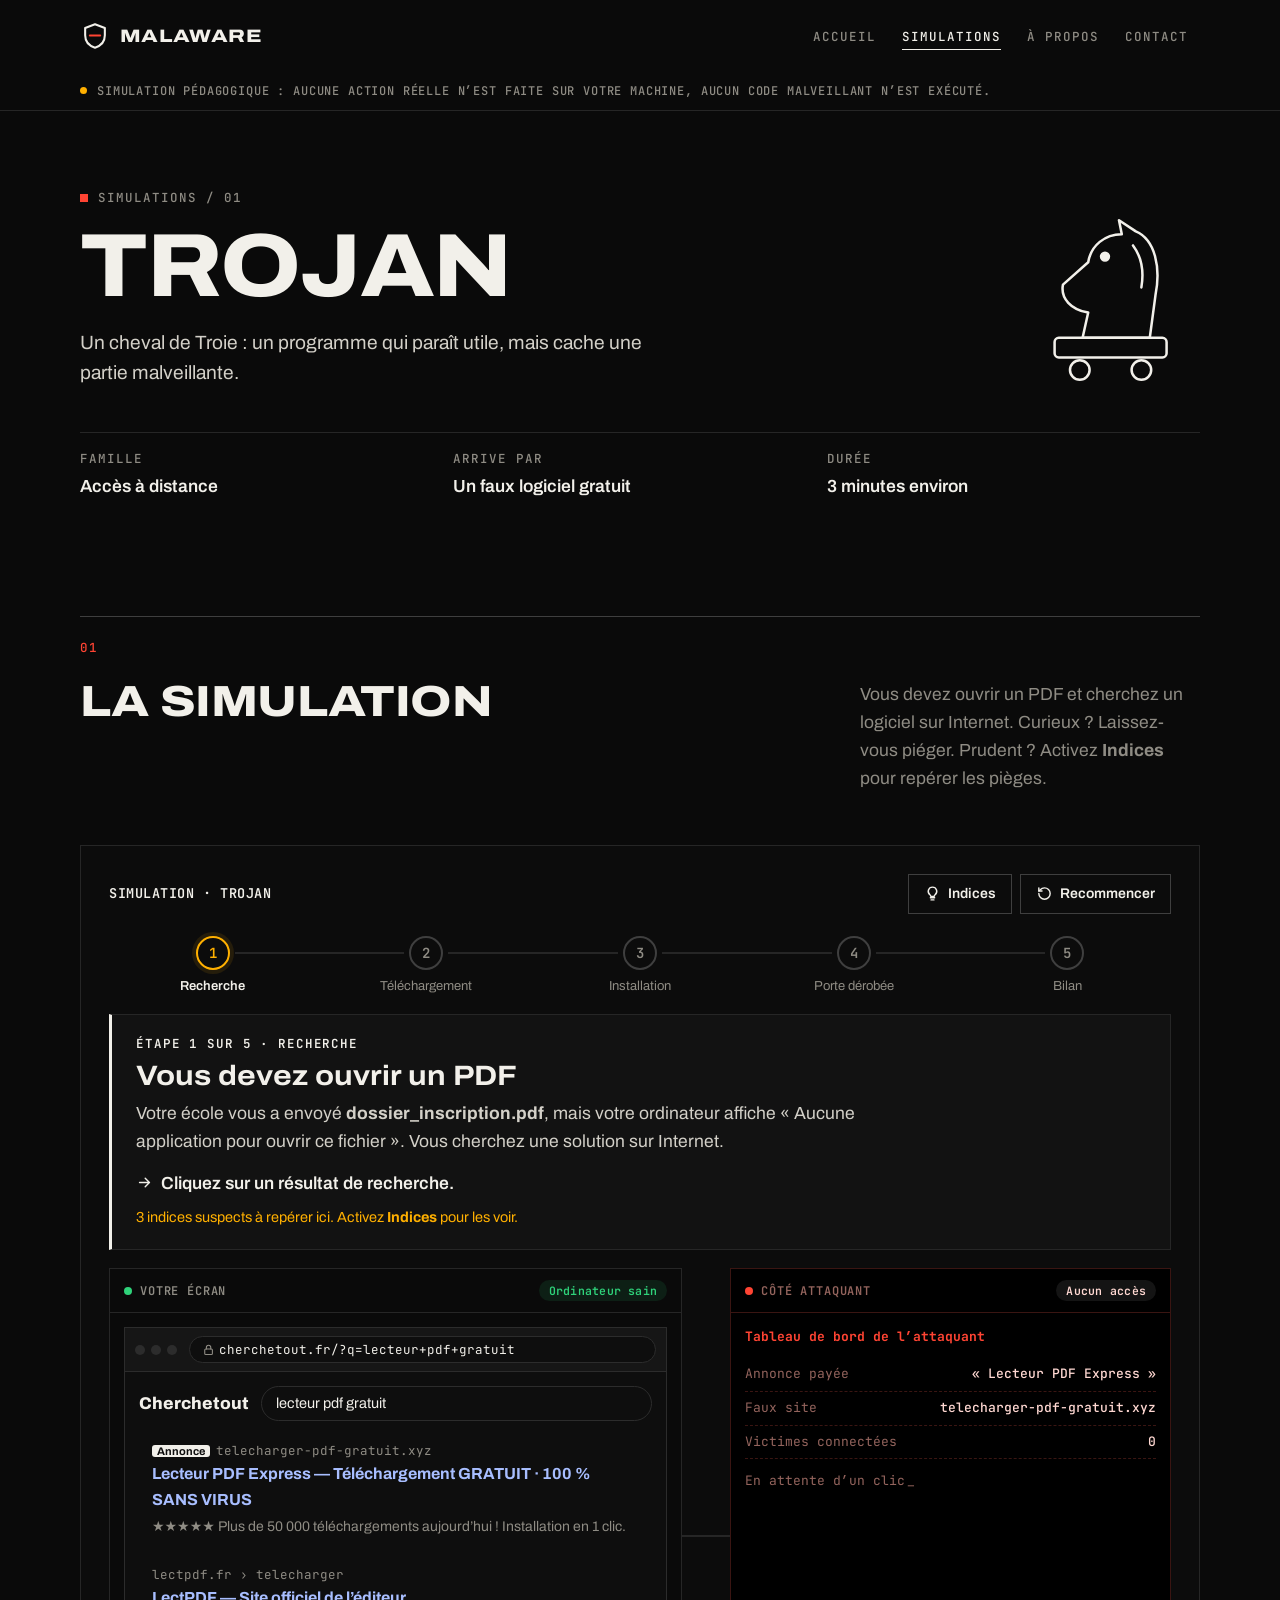
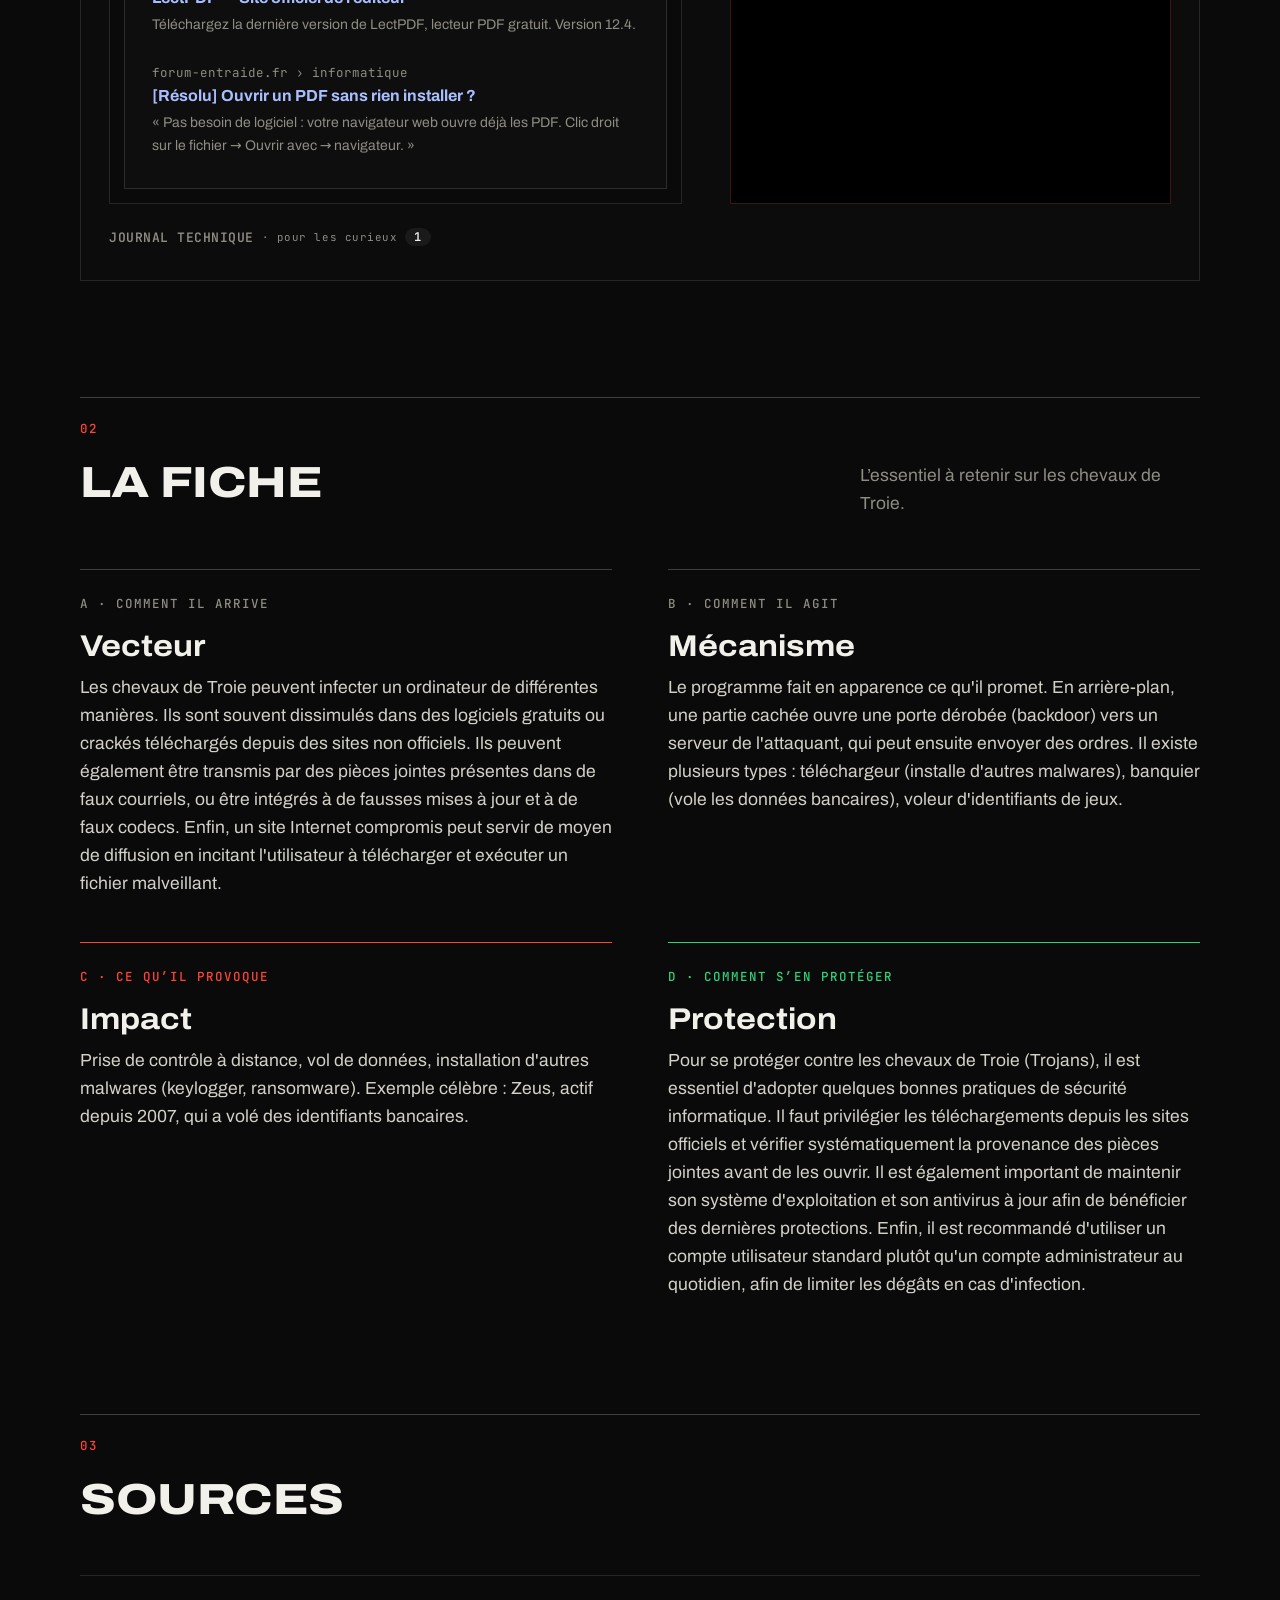
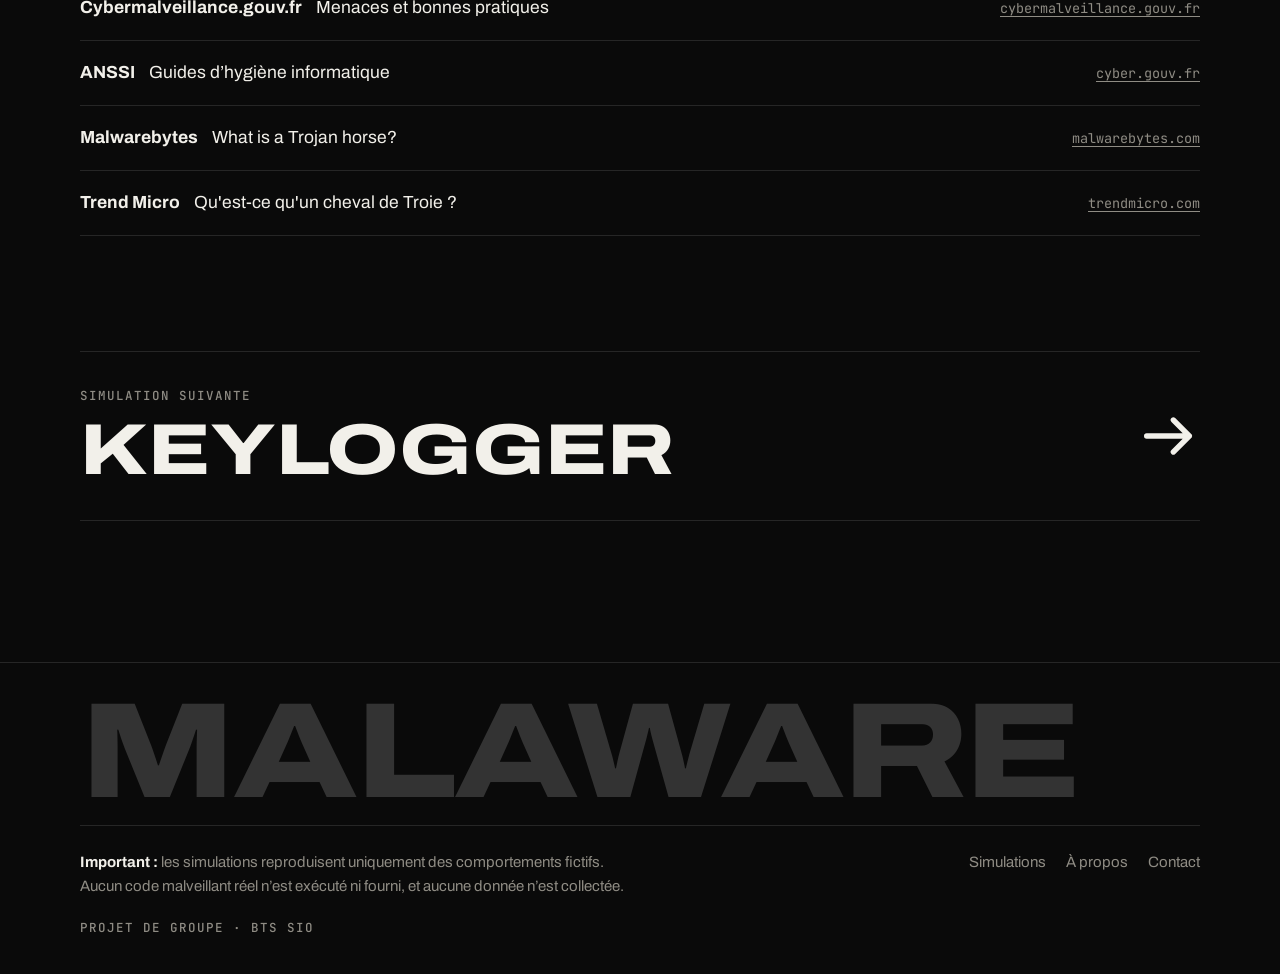
==== commit b05625e1: "modification fiche trojan et transforme les sources en liens cliquables" ====
--- a/trojan.html
+++ b/trojan.html
@@ -61,10 +61,10 @@
       <p class="sec-d">L’essentiel à retenir sur les chevaux de Troie.</p>
     </header>
     <div class="fiche">
-      <article class="fi rv" style="--i:0"><p class="fi-k">A · Comment il arrive</p><h3>Vecteur</h3><p>Logiciel « gratuit » téléchargé sur un site non officiel, pièce jointe d’un faux courriel, fausse mise à jour.</p></article>
-      <article class="fi rv" style="--i:1"><p class="fi-k">B · Comment il agit</p><h3>Mécanisme</h3><p>Le programme fait ce qu’il promet, pendant qu’une partie cachée ouvre une porte dérobée vers un serveur de l’attaquant, qui peut ensuite envoyer des ordres.</p></article>
-      <article class="fi impact rv" style="--i:2"><p class="fi-k">C · Ce qu’il provoque</p><h3>Impact</h3><p>Prise de contrôle à distance, vol de données, installation d’autres malwares (comme un ransomware).</p></article>
-      <article class="fi protection rv" style="--i:3"><p class="fi-k">D · Comment s’en protéger</p><h3>Protection</h3><p>Télécharger uniquement depuis les sites officiels, vérifier la source, garder système et antivirus à jour, ne pas travailler avec un compte administrateur.</p></article>
+      <article class="fi rv" style="--i:0"><p class="fi-k">A · Comment il arrive</p><h3>Vecteur</h3><p>Les chevaux de Troie peuvent infecter un ordinateur de différentes manières. Ils sont souvent dissimulés dans des logiciels gratuits ou crackés téléchargés depuis des sites non officiels. Ils peuvent également être transmis par des pièces jointes présentes dans de faux courriels, ou être intégrés à de fausses mises à jour et à de faux codecs. Enfin, un site Internet compromis peut servir de moyen de diffusion en incitant l'utilisateur à télécharger et exécuter un fichier malveillant.</p></article>
+      <article class="fi rv" style="--i:1"><p class="fi-k">B · Comment il agit</p><h3>Mécanisme</h3><p>Le programme fait en apparence ce qu'il promet. En arrière-plan, une partie cachée ouvre une porte dérobée (backdoor) vers un serveur de l'attaquant, qui peut ensuite envoyer des ordres. Il existe plusieurs types : téléchargeur (installe d'autres malwares), banquier (vole les données bancaires), voleur d'identifiants de jeux.</p></article>
+      <article class="fi impact rv" style="--i:2"><p class="fi-k">C · Ce qu’il provoque</p><h3>Impact</h3><p>Prise de contrôle à distance, vol de données, installation d'autres malwares (keylogger, ransomware). Exemple célèbre : Zeus, actif depuis 2007, qui a volé des identifiants bancaires.</p></article>
+      <article class="fi protection rv" style="--i:3"><p class="fi-k">D · Comment s’en protéger</p><h3>Protection</h3><p>Pour se protéger contre les chevaux de Troie (Trojans), il est essentiel d'adopter quelques bonnes pratiques de sécurité informatique. Il faut privilégier les téléchargements depuis les sites officiels et vérifier systématiquement la provenance des pièces jointes avant de les ouvrir. Il est également important de maintenir son système d'exploitation et son antivirus à jour afin de bénéficier des dernières protections. Enfin, il est recommandé d'utiliser un compte utilisateur standard plutôt qu'un compte administrateur au quotidien, afin de limiter les dégâts en cas d'infection.</p></article>
     </div>
   </section>
 
@@ -74,8 +74,10 @@
       <h2>Sources</h2>
     </header>
     <ul class="sources rv">
-      <li><b>Cybermalveillance.gouv.fr</b> Menaces et bonnes pratiques <span>cybermalveillance.gouv.fr</span></li>
-      <li><b>ANSSI</b> Guides d’hygiène informatique <span>cyber.gouv.fr</span></li>
+      <li><b>Cybermalveillance.gouv.fr</b> Menaces et bonnes pratiques <span><a target="_blank" href="https://www.cybermalveillance.gouv.fr/">cybermalveillance.gouv.fr</a></span></li>
+      <li><b>ANSSI</b> Guides d’hygiène informatique <span><a target="_blank" href="https://cyber.gouv.fr/">cyber.gouv.fr</a></span></li>
+      <li><b>Malwarebytes</b> What is a Trojan horse? <span><a target="_blank" href="https://www.malwarebytes.com/fr/trojan">malwarebytes.com</a></span></li>
+      <li><b>Trend Micro</b> Qu'est-ce qu'un cheval de Troie ? <span><a target="_blank" href="https://www.trendmicro.com/fr_fr/what-is/cyber-attack/trojan-horse.html">trendmicro.com</a></span></li>
     </ul>
   </section>
 
